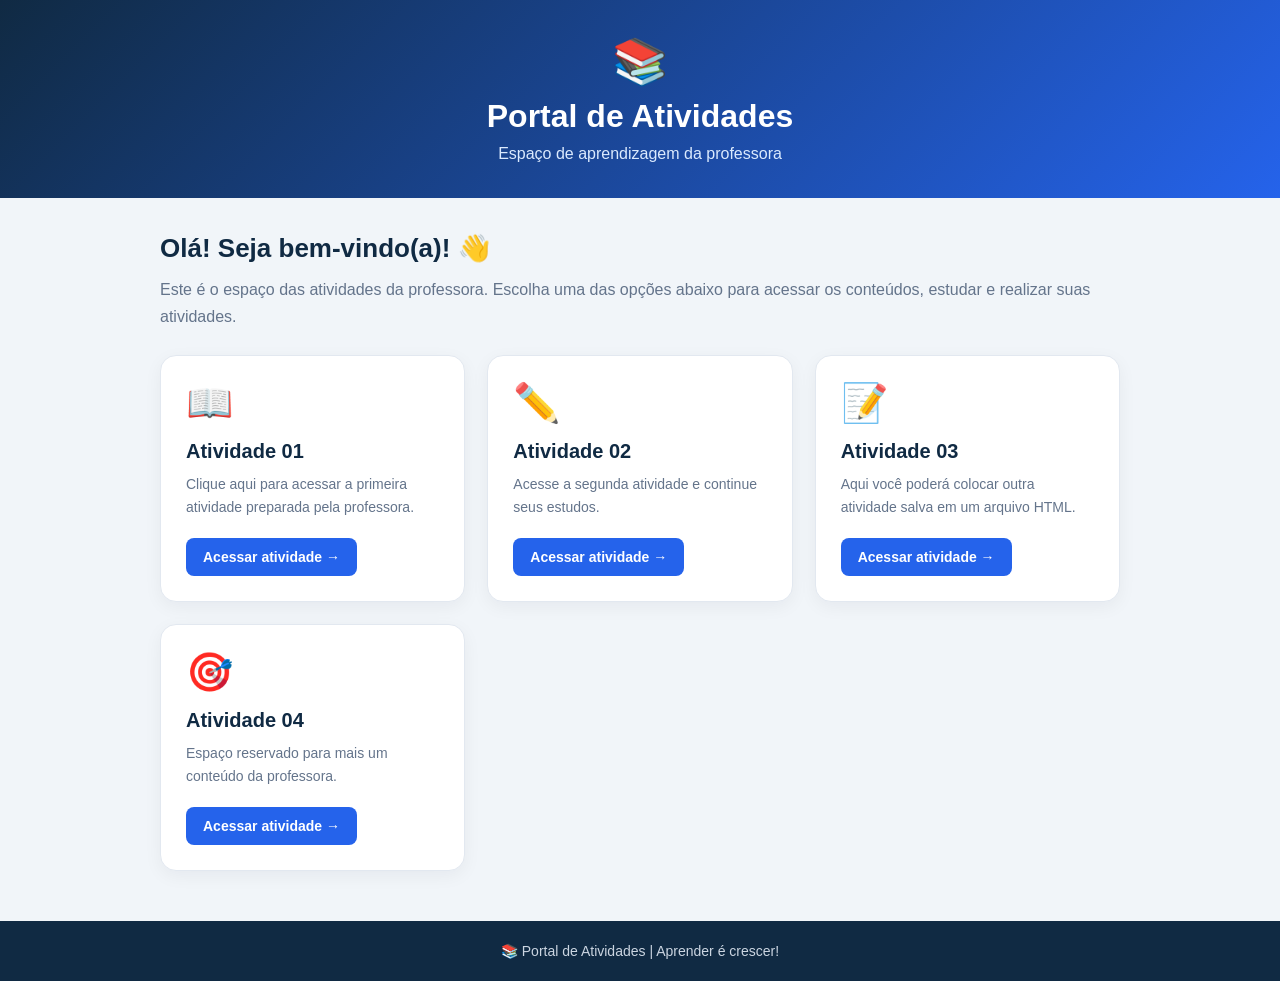
==== index.html @ bd57c2a7 "INICIO" ====
<!DOCTYPE html>
<html lang="pt-BR">
<head>
    <meta charset="UTF-8">
    <meta name="viewport" content="width=device-width, initial-scale=1.0">

    <title>Portal de Atividades</title>

    <style>
        * {
            margin: 0;
            padding: 0;
            box-sizing: border-box;
        }

        body {
            font-family: Arial, Helvetica, sans-serif;
            background: #f1f5f9;
            color: #1e293b;
        }

        /* Cabeçalho */
        header {
            background: linear-gradient(135deg, #102a43, #2563eb);
            color: white;
            padding: 35px 20px;
            text-align: center;
        }

        .icone {
            font-size: 45px;
            margin-bottom: 10px;
        }

        header h1 {
            font-size: 32px;
            margin-bottom: 10px;
        }

        header p {
            font-size: 16px;
            color: #dbeafe;
        }

        /* Apresentação */
        .boas-vindas {
            max-width: 1000px;
            margin: 35px auto 20px;
            padding: 0 20px;
        }

        .boas-vindas h2 {
            font-size: 26px;
            margin-bottom: 12px;
            color: #102a43;
        }

        .boas-vindas p {
            line-height: 1.7;
            color: #64748b;
        }

        /* Lista de atividades */
        .atividades {
            max-width: 1000px;
            margin: 25px auto 50px;
            padding: 0 20px;

            display: grid;
            grid-template-columns:
                repeat(auto-fit, minmax(240px, 1fr));
            gap: 22px;
        }

        .card {
            background: white;
            padding: 25px;
            border-radius: 16px;
            text-decoration: none;
            color: #1e293b;
            box-shadow: 0 5px 18px #0f172a0d;
            border: 1px solid #e2e8f0;
            transition: transform 0.2s, box-shadow 0.2s;
        }

        .card:hover {
            transform: translateY(-5px);
            box-shadow: 0 12px 25px #0f172a15;
        }

        .card .emoji {
            font-size: 38px;
            margin-bottom: 15px;
        }

        .card h3 {
            font-size: 20px;
            margin-bottom: 10px;
            color: #102a43;
        }

        .card p {
            font-size: 14px;
            line-height: 1.6;
            color: #64748b;
            margin-bottom: 20px;
        }

        .botao {
            display: inline-block;
            background: #2563eb;
            color: white;
            padding: 11px 17px;
            border-radius: 8px;
            font-size: 14px;
            font-weight: bold;
        }

        /* Rodapé */
        footer {
            background: #102a43;
            color: #cbd5e1;
            text-align: center;
            padding: 22px 15px;
            font-size: 14px;
        }

        @media (max-width: 600px) {
            header h1 {
                font-size: 26px;
            }

            .boas-vindas h2 {
                font-size: 22px;
            }
        }
    </style>
</head>

<body>

    <header>
        <div class="icone">📚</div>
        <h1>Portal de Atividades</h1>
        <p>Espaço de aprendizagem da professora</p>
    </header>

    <section class="boas-vindas">
        <h2>Olá! Seja bem-vindo(a)! 👋</h2>

        <p>
            Este é o espaço das atividades da professora.
            Escolha uma das opções abaixo para acessar os conteúdos,
            estudar e realizar suas atividades.
        </p>
    </section>

    <main class="atividades">

        <!-- ATIVIDADE 1 -->
        <a href="atividade1.html" class="card">
            <div class="emoji">📖</div>
            <h3>Atividade 01</h3>
            <p>
                Clique aqui para acessar a primeira atividade
                preparada pela professora.
            </p>
            <span class="botao">Acessar atividade →</span>
        </a>

        <!-- ATIVIDADE 2 -->
        <a href="atividade2.html" class="card">
            <div class="emoji">✏️</div>
            <h3>Atividade 02</h3>
            <p>
                Acesse a segunda atividade e continue
                seus estudos.
            </p>
            <span class="botao">Acessar atividade →</span>
        </a>

        <!-- ATIVIDADE 3 -->
        <a href="atividade3.html" class="card">
            <div class="emoji">📝</div>
            <h3>Atividade 03</h3>
            <p>
                Aqui você poderá colocar outra atividade
                salva em um arquivo HTML.
            </p>
            <span class="botao">Acessar atividade →</span>
        </a>

        <!-- MODELO PARA NOVAS ATIVIDADES -->
        <a href="atividade4.html" class="card">
            <div class="emoji">🎯</div>
            <h3>Atividade 04</h3>
            <p>
                Espaço reservado para mais um conteúdo
                da professora.
            </p>
            <span class="botao">Acessar atividade →</span>
        </a>

    </main>

    <footer>
        <p>📚 Portal de Atividades | Aprender é crescer!</p>
    </footer>

</body>
</html>
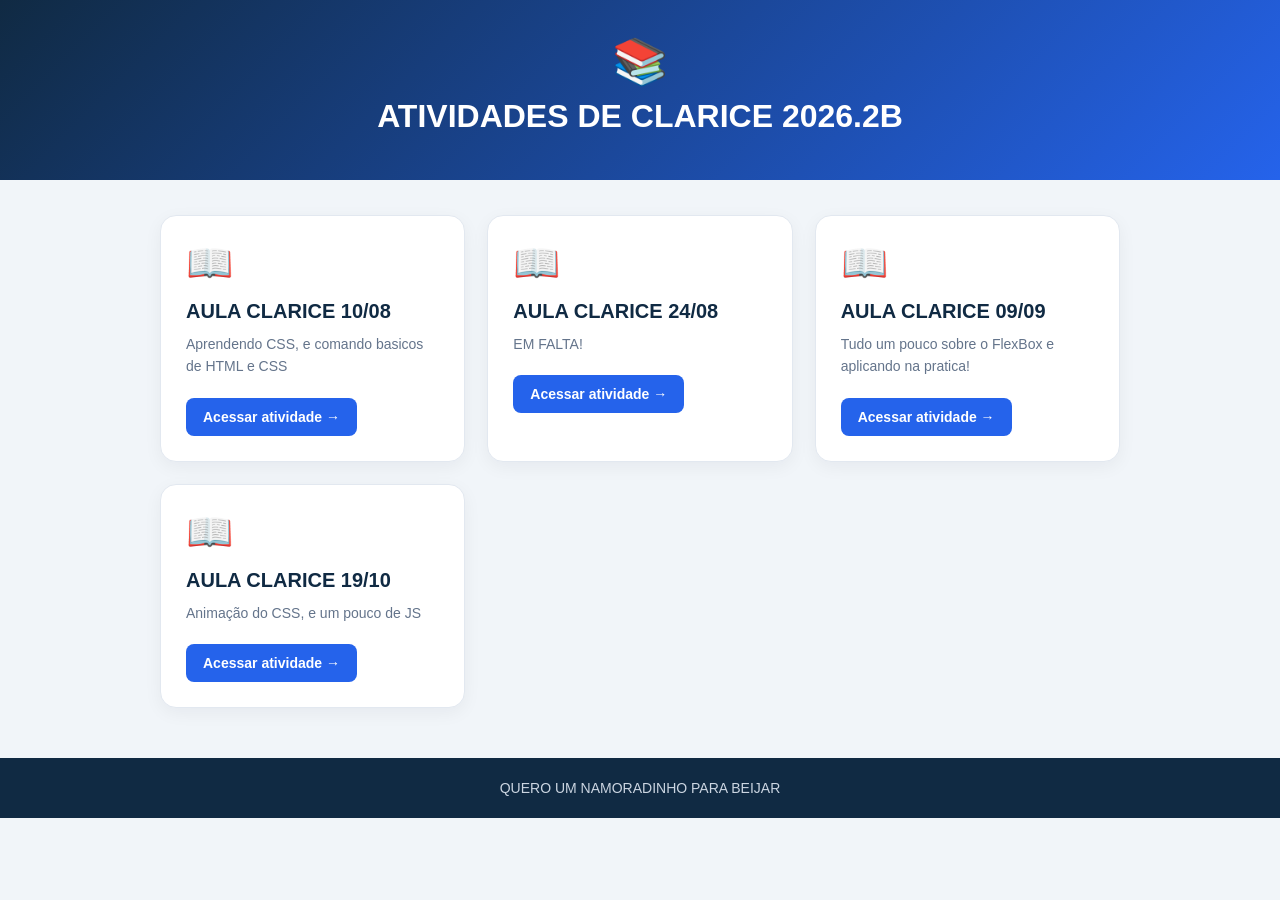
==== commit 5a97b84f: "ATUALIZANDO00" ====
--- a/index.html
+++ b/index.html
@@ -4,200 +4,65 @@
 <head>
     <meta charset="UTF-8">
     <meta name="viewport" content="width=device-width, initial-scale=1.0">
+    <link rel="stylesheet" href="index.css">
 
-    <title>Portal de Atividades</title>
+    <title>ATIVIDADES CLARICE</title>
 
-    <style>
-        * {
-            margin: 0;
-            padding: 0;
-            box-sizing: border-box;
-        }
-
-        body {
-            font-family: Arial, Helvetica, sans-serif;
-            background: #f1f5f9;
-            color: #1e293b;
-        }
-
-        /* Cabeçalho */
-        header {
-            background: linear-gradient(135deg, #102a43, #2563eb);
-            color: white;
-            padding: 35px 20px;
-            text-align: center;
-        }
-
-        .icone {
-            font-size: 45px;
-            margin-bottom: 10px;
-        }
-
-        header h1 {
-            font-size: 32px;
-            margin-bottom: 10px;
-        }
-
-        header p {
-            font-size: 16px;
-            color: #dbeafe;
-        }
-
-        /* Apresentação */
-        .boas-vindas {
-            max-width: 1000px;
-            margin: 35px auto 20px;
-            padding: 0 20px;
-        }
-
-        .boas-vindas h2 {
-            font-size: 26px;
-            margin-bottom: 12px;
-            color: #102a43;
-        }
-
-        .boas-vindas p {
-            line-height: 1.7;
-            color: #64748b;
-        }
-
-        /* Lista de atividades */
-        .atividades {
-            max-width: 1000px;
-            margin: 25px auto 50px;
-            padding: 0 20px;
-
-            display: grid;
-            grid-template-columns:
-                repeat(auto-fit, minmax(240px, 1fr));
-            gap: 22px;
-        }
-
-        .card {
-            background: white;
-            padding: 25px;
-            border-radius: 16px;
-            text-decoration: none;
-            color: #1e293b;
-            box-shadow: 0 5px 18px #0f172a0d;
-            border: 1px solid #e2e8f0;
-            transition: transform 0.2s, box-shadow 0.2s;
-        }
-
-        .card:hover {
-            transform: translateY(-5px);
-            box-shadow: 0 12px 25px #0f172a15;
-        }
-
-        .card .emoji {
-            font-size: 38px;
-            margin-bottom: 15px;
-        }
-
-        .card h3 {
-            font-size: 20px;
-            margin-bottom: 10px;
-            color: #102a43;
-        }
-
-        .card p {
-            font-size: 14px;
-            line-height: 1.6;
-            color: #64748b;
-            margin-bottom: 20px;
-        }
-
-        .botao {
-            display: inline-block;
-            background: #2563eb;
-            color: white;
-            padding: 11px 17px;
-            border-radius: 8px;
-            font-size: 14px;
-            font-weight: bold;
-        }
-
-        /* Rodapé */
-        footer {
-            background: #102a43;
-            color: #cbd5e1;
-            text-align: center;
-            padding: 22px 15px;
-            font-size: 14px;
-        }
-
-        @media (max-width: 600px) {
-            header h1 {
-                font-size: 26px;
-            }
-
-            .boas-vindas h2 {
-                font-size: 22px;
-            }
-        }
-    </style>
 </head>
-
 <body>
 
     <header>
         <div class="icone">📚</div>
-        <h1>Portal de Atividades</h1>
-        <p>Espaço de aprendizagem da professora</p>
+        <h1>ATIVIDADES DE CLARICE 2026.2B</h1>
+        <p></p>
     </header>
 
     <section class="boas-vindas">
-        <h2>Olá! Seja bem-vindo(a)! 👋</h2>
+        <h2></h2>
 
         <p>
-            Este é o espaço das atividades da professora.
-            Escolha uma das opções abaixo para acessar os conteúdos,
-            estudar e realizar suas atividades.
+            
         </p>
     </section>
 
     <main class="atividades">
 
         <!-- ATIVIDADE 1 -->
-        <a href="atividade1.html" class="card">
+        <a href="ATIVIDADES-HTML/aula1008.html" class="card">
             <div class="emoji">📖</div>
-            <h3>Atividade 01</h3>
+            <h3>AULA CLARICE 10/08</h3>
             <p>
-                Clique aqui para acessar a primeira atividade
-                preparada pela professora.
+                Aprendendo CSS, e comando basicos de HTML e CSS
             </p>
             <span class="botao">Acessar atividade →</span>
         </a>
 
         <!-- ATIVIDADE 2 -->
-        <a href="atividade2.html" class="card">
-            <div class="emoji">✏️</div>
-            <h3>Atividade 02</h3>
+        <a href="ATIVIDADES-HTML/aula2408.html" class="card">
+            <div class="emoji">📖</div>
+            <h3>AULA CLARICE 24/08</h3>
             <p>
-                Acesse a segunda atividade e continue
-                seus estudos.
+                EM FALTA!
             </p>
             <span class="botao">Acessar atividade →</span>
         </a>
 
         <!-- ATIVIDADE 3 -->
-        <a href="atividade3.html" class="card">
-            <div class="emoji">📝</div>
-            <h3>Atividade 03</h3>
+        <a href="ATIVIDADES-HTML/aula0909.html" class="card">
+            <div class="emoji">📖</div>
+            <h3>AULA CLARICE 09/09</h3>
             <p>
-                Aqui você poderá colocar outra atividade
-                salva em um arquivo HTML.
+                Tudo um pouco sobre o FlexBox e aplicando na pratica!
             </p>
             <span class="botao">Acessar atividade →</span>
         </a>
 
         <!-- MODELO PARA NOVAS ATIVIDADES -->
-        <a href="atividade4.html" class="card">
-            <div class="emoji">🎯</div>
-            <h3>Atividade 04</h3>
+        <a href="ATIVIDADES-HTML/aula1910.html" class="card">
+            <div class="emoji">📖</div>
+            <h3>AULA CLARICE 19/10</h3>
             <p>
-                Espaço reservado para mais um conteúdo
-                da professora.
+                Animação do CSS, e um pouco de JS
             </p>
             <span class="botao">Acessar atividade →</span>
         </a>
@@ -205,7 +70,7 @@
     </main>
 
     <footer>
-        <p>📚 Portal de Atividades | Aprender é crescer!</p>
+        <p>QUERO UM NAMORADINHO PARA BEIJAR</p>
     </footer>
 
 </body>
--- a/index.css
+++ b/index.css
@@ -0,0 +1,128 @@
+        * {
+            margin: 0;
+            padding: 0;
+            box-sizing: border-box;
+        }
+
+        body {
+            font-family: Arial, Helvetica, sans-serif;
+            background: #f1f5f9;
+            color: #1e293b;
+        }
+
+        /* Cabeçalho */
+        header {
+            background: linear-gradient(135deg, #102a43, #2563eb);
+            color: white;
+            padding: 35px 20px;
+            text-align: center;
+        }
+
+        .icone {
+            font-size: 45px;
+            margin-bottom: 10px;
+        }
+
+        header h1 {
+            font-size: 32px;
+            margin-bottom: 10px;
+        }
+
+        header p {
+            font-size: 16px;
+            color: #dbeafe;
+        }
+
+        /* Apresentação */
+        .boas-vindas {
+            max-width: 1000px;
+            margin: 35px auto 20px;
+            padding: 0 20px;
+        }
+
+        .boas-vindas h2 {
+            font-size: 26px;
+            margin-bottom: 12px;
+            color: #102a43;
+            text-align: center;
+        }
+
+        .boas-vindas p {
+            line-height: 1.7;
+            color: #64748b;
+        }
+
+        /* Lista de atividades */
+        .atividades {
+            max-width: 1000px;
+            margin: 25px auto 50px;
+            padding: 0 20px;
+
+            display: grid;
+            grid-template-columns:
+                repeat(auto-fit, minmax(240px, 1fr));
+            gap: 22px;
+        }
+
+        .card {
+            background: white;
+            padding: 25px;
+            border-radius: 16px;
+            text-decoration: none;
+            color: #1e293b;
+            box-shadow: 0 5px 18px #0f172a0d;
+            border: 1px solid #e2e8f0;
+            transition: transform 0.2s, box-shadow 0.2s;
+        }
+
+        .card:hover {
+            transform: translateY(-5px);
+            box-shadow: 0 12px 25px #0f172a15;
+        }
+
+        .card .emoji {
+            font-size: 38px;
+            margin-bottom: 15px;
+        }
+
+        .card h3 {
+            font-size: 20px;
+            margin-bottom: 10px;
+            color: #102a43;
+        }
+
+        .card p {
+            font-size: 14px;
+            line-height: 1.6;
+            color: #64748b;
+            margin-bottom: 20px;
+        }
+
+        .botao {
+            display: inline-block;
+            background: #2563eb;
+            color: white;
+            padding: 11px 17px;
+            border-radius: 8px;
+            font-size: 14px;
+            font-weight: bold;
+        }
+
+        /* Rodapé */
+        footer {
+            background: #102a43;
+            color: #cbd5e1;
+            text-align: center;
+            padding: 22px 15px;
+            font-size: 14px;
+        }
+
+        @media (max-width: 600px) {
+            header h1 {
+                font-size: 26px;
+            }
+
+            .boas-vindas h2 {
+                font-size: 22px;
+            }
+        }
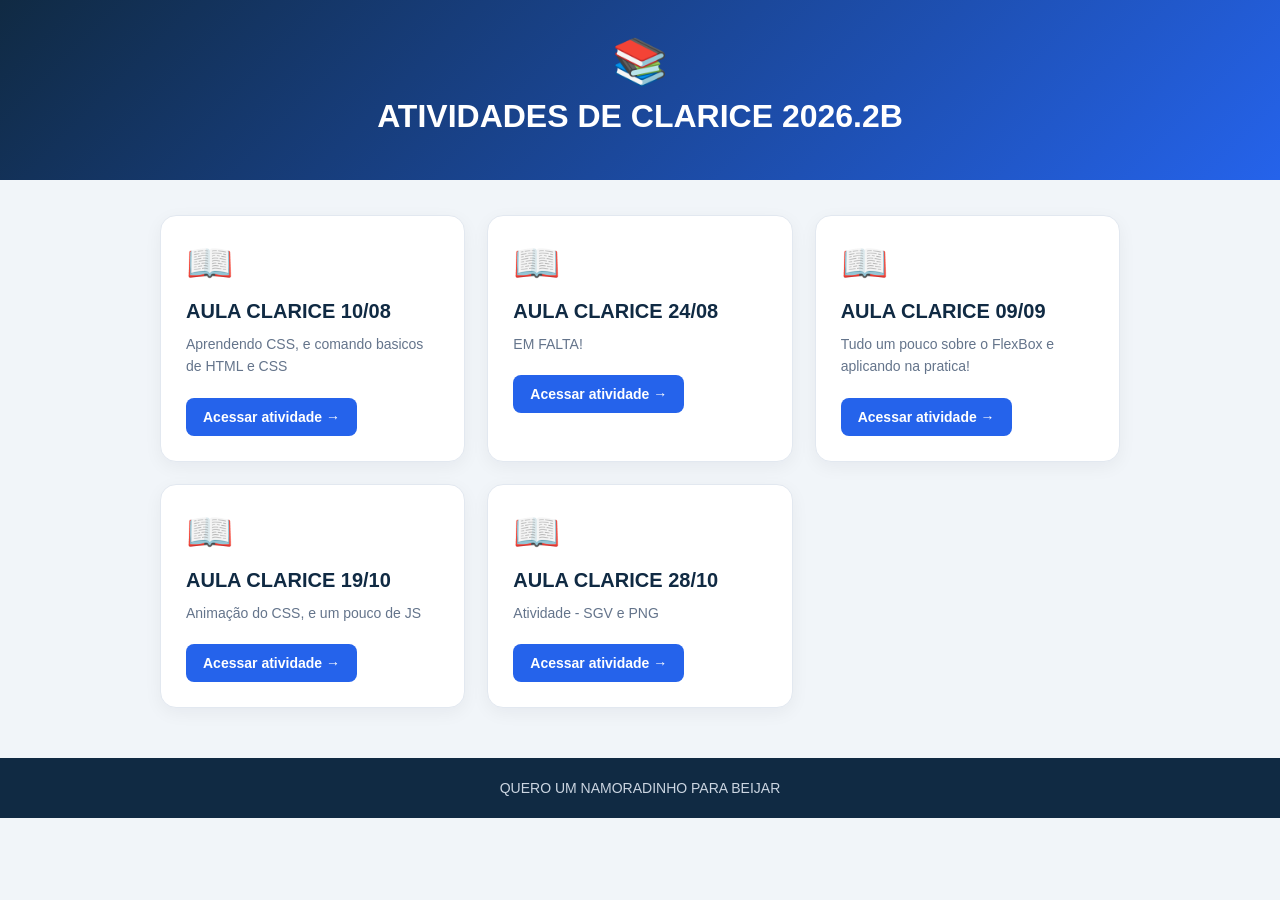
==== commit 468d1f96: "ADD NOVA ATIVIDADE" ====
--- a/index.html
+++ b/index.html
@@ -67,6 +67,15 @@
             <span class="botao">Acessar atividade →</span>
         </a>
 
+                <a href="ATIVIDADES-HTML/aula2810.html" class="card">
+            <div class="emoji">📖</div>
+            <h3>AULA CLARICE 28/10</h3>
+            <p>
+                 Atividade - SGV e PNG
+            </p>
+            <span class="botao">Acessar atividade →</span>
+        </a>
+
     </main>
 
     <footer>
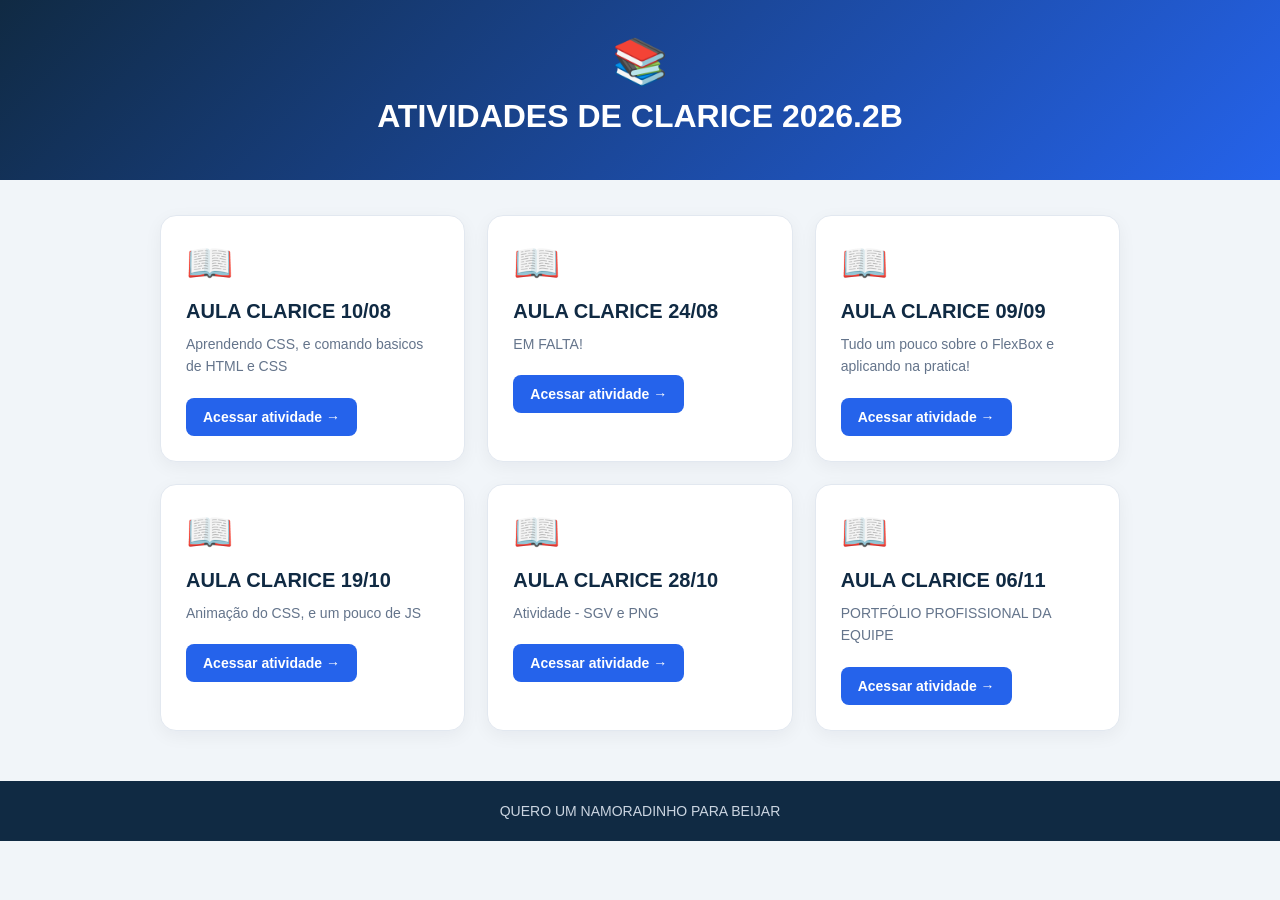
==== commit c1481dbf: "atividade avaliativa no dia 0611" ====
--- a/index.html
+++ b/index.html
@@ -67,11 +67,20 @@
             <span class="botao">Acessar atividade →</span>
         </a>
 
-                <a href="ATIVIDADES-HTML/aula2810.html" class="card">
+        <a href="ATIVIDADES-HTML/aula2810.html" class="card">
             <div class="emoji">📖</div>
             <h3>AULA CLARICE 28/10</h3>
             <p>
                  Atividade - SGV e PNG
+            </p>
+            <span class="botao">Acessar atividade →</span>
+        </a>
+
+                <a href="ATIVIDADES-HTML/aula0611.html" class="card">
+            <div class="emoji">📖</div>
+            <h3>AULA CLARICE 06/11</h3>
+            <p>
+                PORTFÓLIO PROFISSIONAL DA EQUIPE
             </p>
             <span class="botao">Acessar atividade →</span>
         </a>
